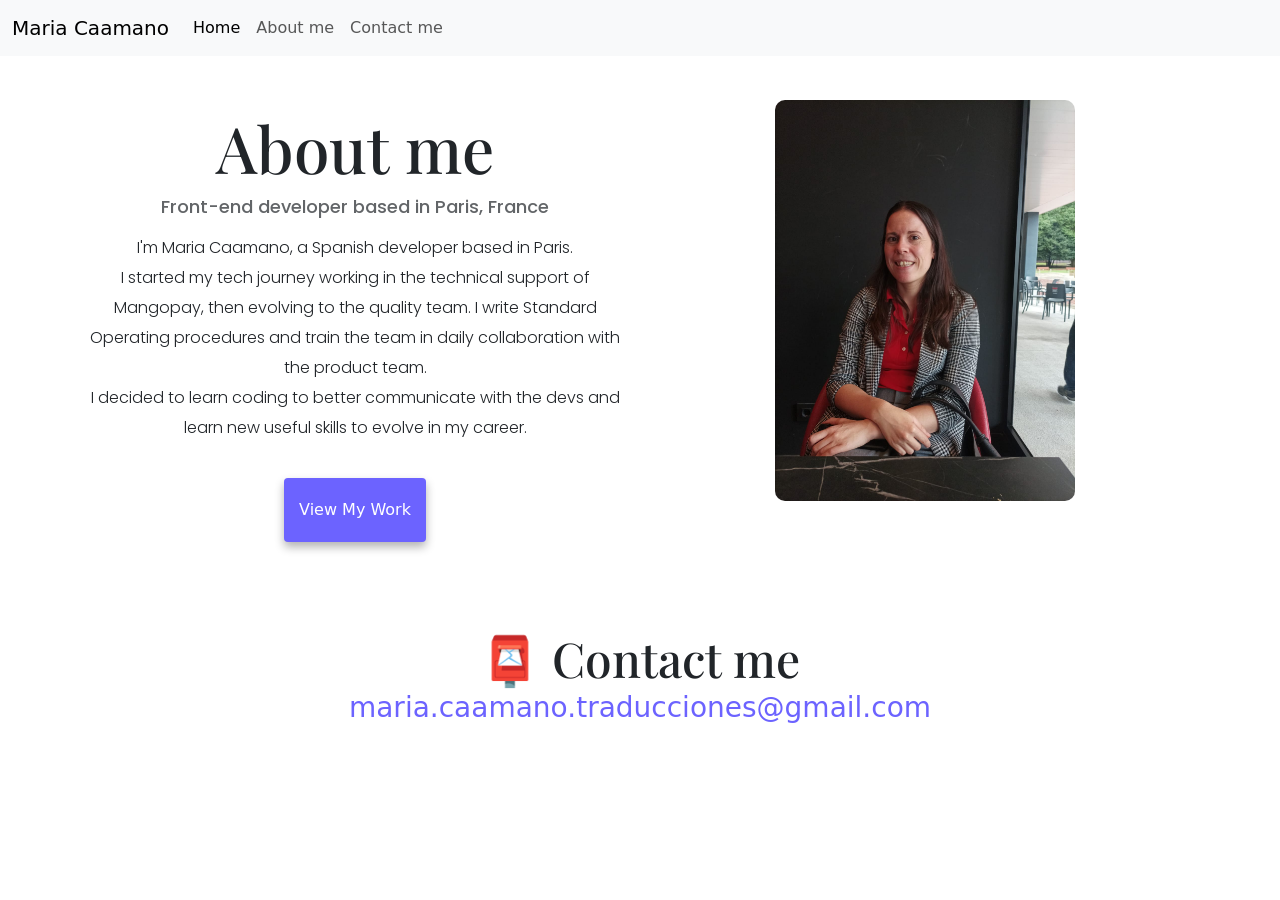
==== about.html @ 508adb18 "added about page with css and basic work page" ====
<!doctype html>
<html lang="en">
  <head>
    <meta charset="UTF-8" />
    <meta http-equiv="X-UA-Compatible" content="IE=edge" />
    <meta name="viewport" content="width=device-width, initial-scale=1.0" />
     <link rel="preconnect" href="https://fonts.googleapis.com">
<link rel="preconnect" href="https://fonts.gstatic.com" crossorigin>
<link href="https://fonts.googleapis.com/css2?family=Playfair+Display:ital,wght@0,700;1,700&family=<link rel="preconnect" href="https://fonts.googleapis.com">
<link rel="preconnect" href="https://fonts.gstatic.com" crossorigin>
<link href="https://fonts.googleapis.com/css2?family=Playfair+Display:ital,wght@0,700;1,700&family=Poppins:wght@300;500;700&display=swap" rel="stylesheet">
    <link
      href="https://cdn.jsdelivr.net/npm/bootstrap@5.3.8/dist/css/bootstrap.min.css"
      rel="stylesheet"
      integrity="sha384-sRIl4kxILFvY47J16cr9ZwB07vP4J8+LH7qKQnuqkuIAvNWLzeN8tE5YBujZqJLB"
      crossorigin="anonymous"
    />
    <link rel="stylesheet" href="style.css" />

    <title>About Maria Caamano - developer</title>
    <meta
      name="description"
      content="This website showcases projects I coded"
    />
  </head>
  <body>
    <nav class="navbar navbar-expand-lg bg-body-tertiary fixed-top">
      <div class="container-fluid">
        <a class="navbar-brand" href="index.html">Maria Caamano</a>
        <button
          class="navbar-toggler"
          type="button"
          data-bs-toggle="collapse"
          data-bs-target="#navbarNavAltMarkup"
          aria-controls="navbarNavAltMarkup"
          aria-expanded="false"
          aria-label="Toggle navigation"
        >
          <span class="navbar-toggler-icon"></span>
        </button>
        <div class="collapse navbar-collapse" id="navbarNavAltMarkup">
          <div class="navbar-nav">
            <a
              class="nav-link active"
              aria-current="page"
              href="index.html"
              title="homepage Maria Caamano"
              >Home</a
            >
            <a class="nav-link" href="about.html" title="about Maria Caamano"
              >About me</a
            >
            <a
              class="nav-link"
              href="about.html#contact"
              title="contact Maria Caamano"
              >Contact me</a
            >
          </div>
        </div>
      </div>
    </nav>
    <div class="about-section container">
        <div class="row">
            <div class="col-md-6">
            <h1 class="text-center">About me</h1>
            <h3 class="text-center">Front-end developer based in Paris, France</h3>
            <div class="text-center">
                <p class="bg-transparent">
                    I'm Maria Caamano, a Spanish developer based in Paris. 
                    <br/>
                     I started my tech journey working in the technical support of Mangopay, then evolving to the quality team. I write Standard Operating procedures and train the team in daily collaboration with the product team. 
                     <br/>
                     I decided to learn coding to better communicate with the devs and learn new useful skills to evolve in my career.
                </p>
            </div>
            <div class="navigation-links">
                <a href="work.html" class= "contact-link" title="work display">View my work</a>
            </div>
            </div>
            <div class="col-md-6">
            <img src="images/maria.jpg" alt="picture of Maria Caamano" class="img-fluid profile-photo">
            </div>
        </div>
    </div>
    
    <div id="contact" class="mt-5">
      <h2 class="text-center">📮 Contact me</h2>
      <a
        href="mailto:maria.caamano.traducciones@gmail.com"
        class="email-link"
        title="link to email"
      >
        maria.caamano.traducciones@gmail.com
      </a>
    </div>
  </body>
</html>
---- style.css ----
:root {
  --primary-color: #6c63ff;
  --secondary-color: #f5f2fe;
  --box-shadow: 0 5px 10px rgba(0, 0, 0, 0.3);
}

body {
  margin: 100px 0;
}

h1,
h2,
h3 {
  margin: 0;
}

h1 {
  font-family: "Playfair Display", serif;
  font-size: 96px;
  line-height: 1.5;
}

h2 {
  font-family: "Playfair Display", serif;
  font-size: 48px;
  padding-top: 20px;
}

h3 {
  font-family: "Playfair Display", serif;
  font-size: 24px;
  opacity: 0.7;
}

p {
  font-family: "Poppins", sans-serif;
  font-weight: 300;
  font-style: normal;
  background: none;
  text-align: center;
  padding: 20px;
  border-radius: 4px;
  font-size: 18px;
  line-height: 1.5;
}
.hero {
  background-color: #e8ecf5;
}

.navigation-links {
  display: flex;
  margin-top: 40px;
  justify-content: center;
}

.navigation-links a {
  margin: 20px;
  border-radius: 4px;
  padding: 20px 15px;
  text-decoration: none;
  text-transform: capitalize;
}

.contact-link {
  background: var(--primary-color);
  box-shadow: var(--box-shadow);
  color: white;
}

.about-link {
  color: var(--primary-color);
  border: 1px solid var(--primary-color);
}

.homepage-link {
  color: var(--primary-color);
  text-align: center;
  display: block;
}

.about-paragraphs {
  display: flex;
  margin: 30px 0;
}

.about-paragraphs p {
  margin: 10px;
}

.email-link {
  display: flex;
  justify-content: center;
  color: var(--primary-color);
  font-size: 28px;
  text-decoration: none;
}

.email-link:hover {
  text-decoration: underline;
}
@media (max-width: 768px) {
  .email-link {
    font-size: 16px;
    word-wrap: break-word;
  }
}
.primary-link {
  border-radius: 4px;
  padding: 20px 15px;
  text-decoration: none;
  text-transform: capitalize;
  background: var(--primary-color);
  box-shadow: var(--box-shadow);
  color: white;
}
.mb-3 {
  margin-bottom: 1rem !important;
}
.projects {
  text-align: left !important;
  font-family: "Poppins", sans-serif;
  font-weight: 300;
  font-style: normal;
  padding-left: 0;
  line-height: 30px;
}

.text-center {
  text-align: center !important;
}
.project-description {
  padding: 120px 60px;
}
@media (max-width: 960px) {
  h1 {
    font-size: 50px;
  }
  h2 {
    font-size: 30px;
  }
  .project-description {
    padding: 0;
    text-align: center !important;
  }
  .projects {
    text-align: center !important;
  }

  .mt-4 {
    text-align: center;
  }
}
.about-section h1 {
  font-size: 64px;
  line-height: 1.5;
}
.about-section h3 {
  font-size: 18px;
  font-family: "Poppins", sans-serif;
  margin-bottom: 10px !important;
}
.about-section p {
  font-family: "Poppins", sans-serif;
  font-size: 16px;
  line-height: 30px;
  padding: 5px 0;
  margin-bottom: 10px;
}
.about-section .navigation-links {
  margin-top: 0;
}
.profile-photo {
  max-width: 300px;
  display: block;
  margin: 0 auto;
  border-radius: 10px;
}
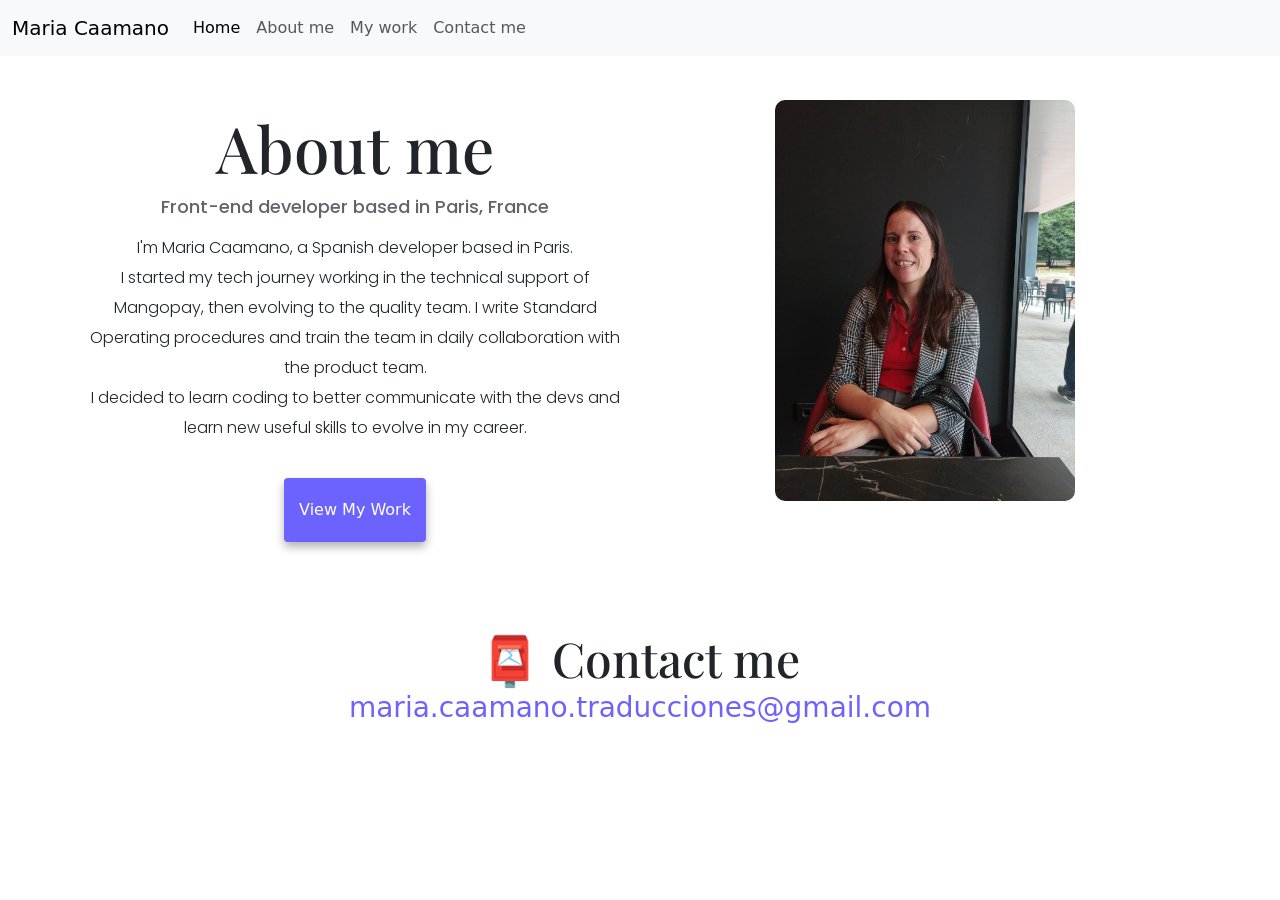
==== commit ae725ba4: "added content and css to my work page" ====
--- a/about.html
+++ b/about.html
@@ -24,7 +24,7 @@
     />
   </head>
   <body>
-    <nav class="navbar navbar-expand-lg bg-body-tertiary fixed-top">
+     <nav class="navbar navbar-expand-lg bg-body-tertiary fixed-top">
       <div class="container-fluid">
         <a class="navbar-brand" href="index.html">Maria Caamano</a>
         <button
@@ -40,22 +40,12 @@
         </button>
         <div class="collapse navbar-collapse" id="navbarNavAltMarkup">
           <div class="navbar-nav">
-            <a
-              class="nav-link active"
-              aria-current="page"
-              href="index.html"
-              title="homepage Maria Caamano"
+            <a class="nav-link active" aria-current="page" href="#" title="homepage Maria Caamano"
               >Home</a
             >
-            <a class="nav-link" href="about.html" title="about Maria Caamano"
-              >About me</a
-            >
-            <a
-              class="nav-link"
-              href="about.html#contact"
-              title="contact Maria Caamano"
-              >Contact me</a
-            >
+            <a class="nav-link" href="about.html" title="about Maria Caamano">About me</a>
+            <a class="nav-link" href="work.html" title="projects display">My work</a>
+            <a class="nav-link" href="about.html#contact" title="contact Maria Caamano">Contact me</a>
           </div>
         </div>
       </div>
--- a/style.css
+++ b/style.css
@@ -175,3 +175,36 @@
   margin: 0 auto;
   border-radius: 10px;
 }
+.content {
+  text-align: center;
+  padding: 0;
+}
+.content h3 {
+  font-size: 24px;
+  line-height: 1.5;
+  font-family: "Poppins", sans-serif;
+}
+.content p {
+  font-size: 14px;
+  padding: 5px 10px;
+  line-height: 1.4;
+  margin-top: 0;
+}
+.image-wrapper {
+  height: 250px;
+  overflow: hidden;
+  display: flex;
+  align-items: center;
+  justify-content: center;
+}
+
+.image-wrapper img {
+  width: 100%;
+  height: 100%;
+  object-fit: cover;
+  transition: transform 0.3s ease;
+}
+
+.image-wrapper img:hover {
+  transform: scale(1.05);
+}
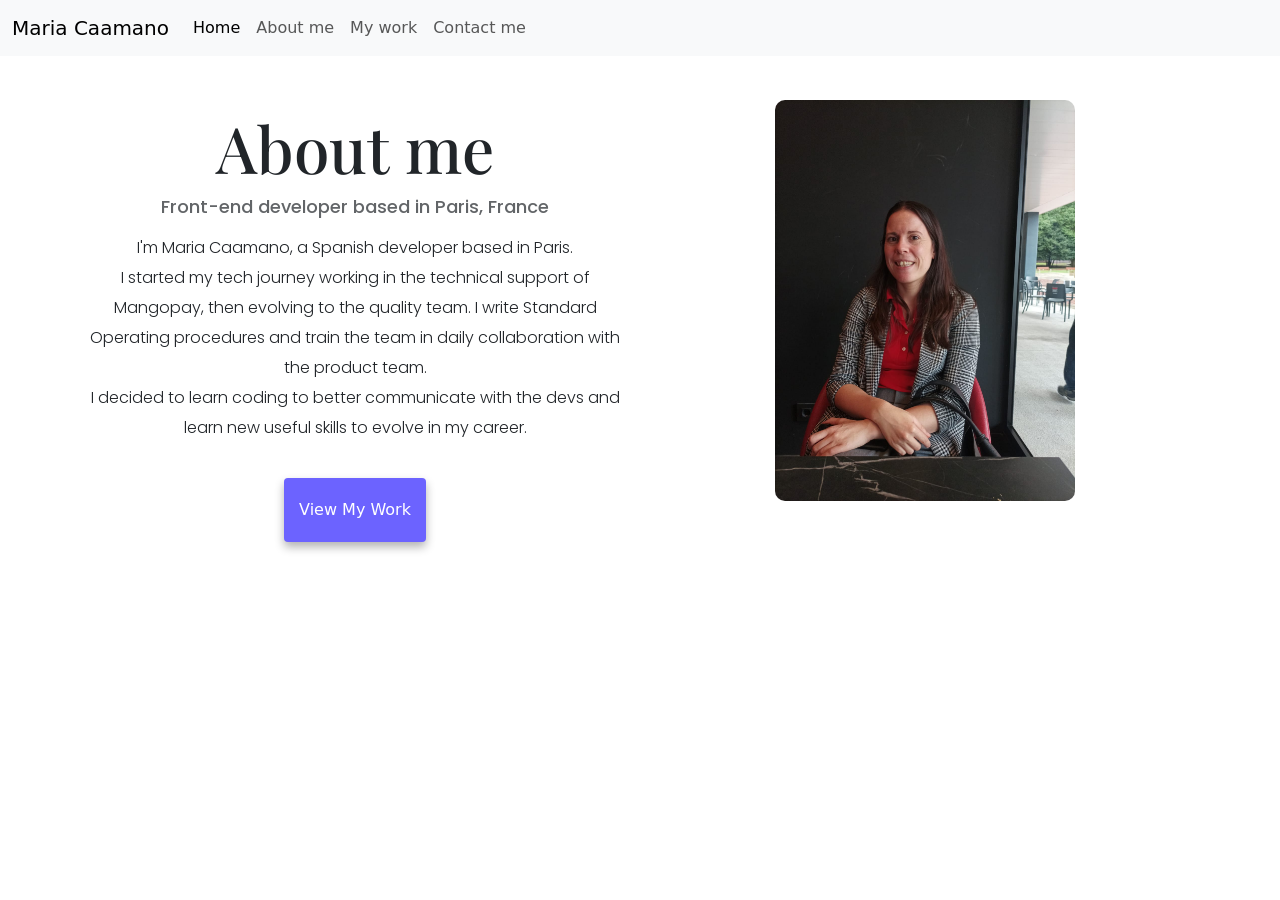
==== commit 693ff734: "created contact page and corrected links to contact" ====
--- a/about.html
+++ b/about.html
@@ -40,12 +40,12 @@
         </button>
         <div class="collapse navbar-collapse" id="navbarNavAltMarkup">
           <div class="navbar-nav">
-            <a class="nav-link active" aria-current="page" href="#" title="homepage Maria Caamano"
+            <a class="nav-link active" aria-current="page" href="index.html" title="homepage Maria Caamano"
               >Home</a
             >
             <a class="nav-link" href="about.html" title="about Maria Caamano">About me</a>
             <a class="nav-link" href="work.html" title="projects display">My work</a>
-            <a class="nav-link" href="about.html#contact" title="contact Maria Caamano">Contact me</a>
+            <a class="nav-link" href="contact.html" title="contact Maria Caamano">Contact me</a>
           </div>
         </div>
       </div>
@@ -74,15 +74,6 @@
         </div>
     </div>
     
-    <div id="contact" class="mt-5">
-      <h2 class="text-center">📮 Contact me</h2>
-      <a
-        href="mailto:maria.caamano.traducciones@gmail.com"
-        class="email-link"
-        title="link to email"
-      >
-        maria.caamano.traducciones@gmail.com
-      </a>
-    </div>
+    
   </body>
 </html>
--- a/style.css
+++ b/style.css
@@ -91,7 +91,7 @@
   display: flex;
   justify-content: center;
   color: var(--primary-color);
-  font-size: 28px;
+  font-size: 14px;
   text-decoration: none;
 }
 
@@ -208,3 +208,21 @@
 .image-wrapper img:hover {
   transform: scale(1.05);
 }
+.contact {
+  margin: 30px;
+}
+.contact h1 {
+  font-size: 64px;
+  line-height: 80px;
+}
+.contact h3 {
+  margin-top: 10px;
+  font-size: 24px;
+  line-height: 1.5;
+  font-weight: bold;
+  opacity: 1;
+}
+.contact p {
+  padding: 0;
+  margin-bottom: 10px;
+}
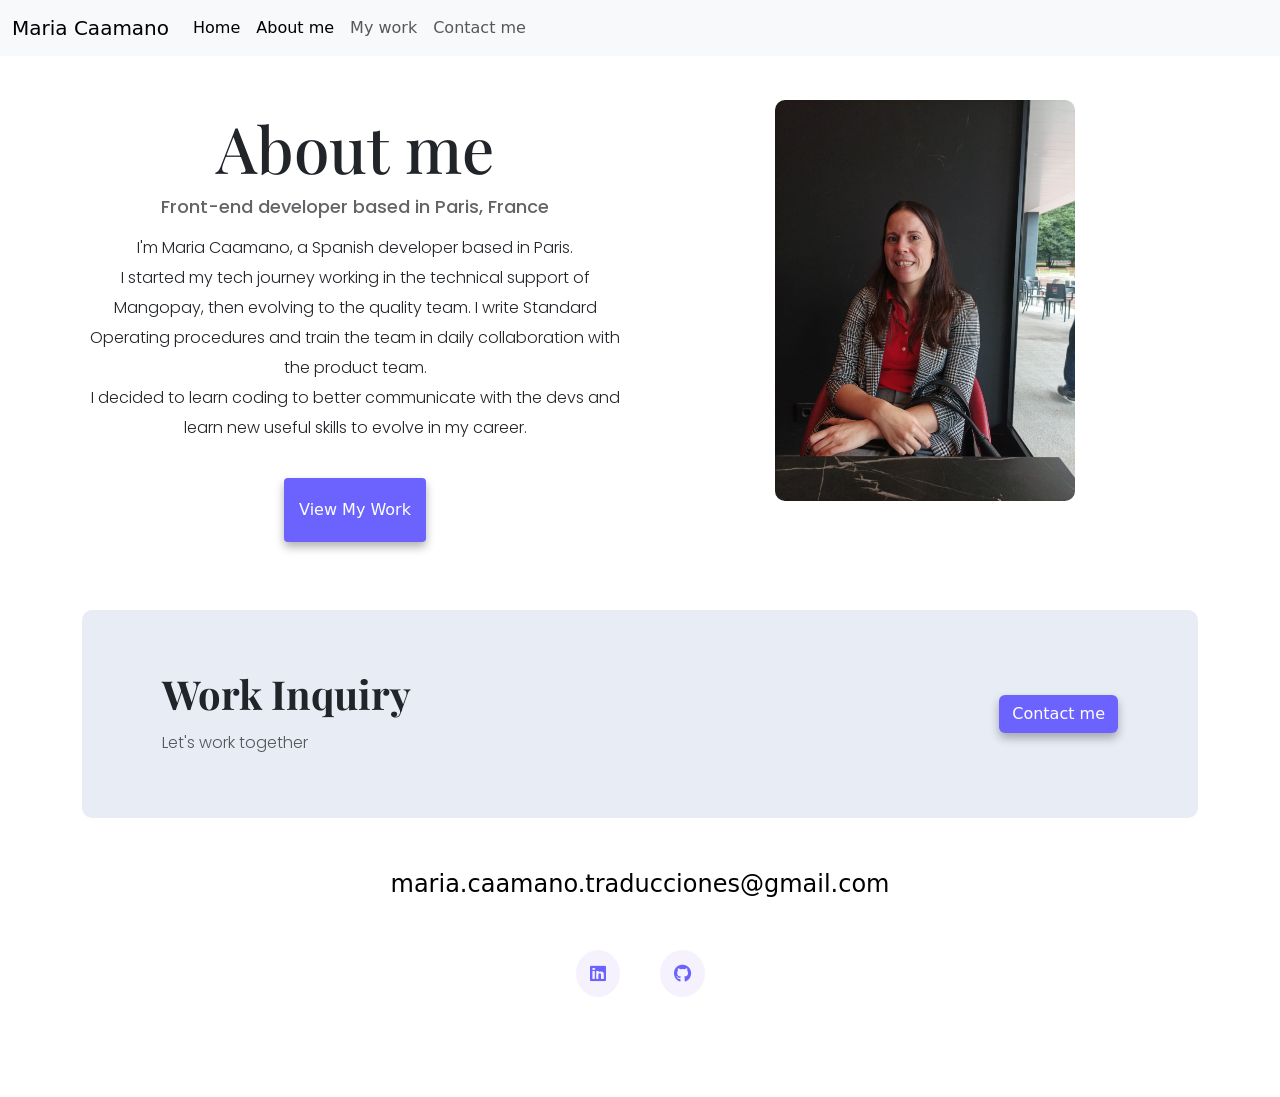
==== commit c9d10c61: "added styled footer to all pages" ====
--- a/about.html
+++ b/about.html
@@ -15,6 +15,7 @@
       integrity="sha384-sRIl4kxILFvY47J16cr9ZwB07vP4J8+LH7qKQnuqkuIAvNWLzeN8tE5YBujZqJLB"
       crossorigin="anonymous"
     />
+    <link rel="stylesheet" href="https://cdnjs.cloudflare.com/ajax/libs/font-awesome/6.5.1/css/all.min.css">
     <link rel="stylesheet" href="style.css" />
 
     <title>About Maria Caamano - developer</title>
@@ -43,7 +44,7 @@
             <a class="nav-link active" aria-current="page" href="index.html" title="homepage Maria Caamano"
               >Home</a
             >
-            <a class="nav-link" href="about.html" title="about Maria Caamano">About me</a>
+            <a class="nav-link active" href="about.html" title="about Maria Caamano">About me</a>
             <a class="nav-link" href="work.html" title="projects display">My work</a>
             <a class="nav-link" href="contact.html" title="contact Maria Caamano">Contact me</a>
           </div>
@@ -72,6 +73,28 @@
             <img src="images/maria.jpg" alt="picture of Maria Caamano" class="img-fluid profile-photo">
             </div>
         </div>
+        <footer class="mt-5">
+        <div class="contact-box d-flex justify-content-between mb-5 align-items-center">
+            <div>
+                <h4>Work Inquiry</h4>
+                <p class="text-muted mb-0">Let's work together</p>
+            </div>
+            <div>
+                <a href="contact.html" class="btn contact-link" title="Contact Maria">Contact me</a>
+            </div>
+        </div>
+
+        <div class="d-flex justify-content-center mb-5">
+            <a href="mailto:maria.caamano.traducciones@gmail.com" title="Email Maria" class="email-footer text-center">
+                maria.caamano.traducciones@gmail.com
+            </a>
+        </div>
+
+        <div class="social-links d-flex justify-content-center">
+            <a href="https://www.linkedin.com/in/maria-caamaño-gonzález-720b8368" title="LinkedIn" target="_blank"><i class="fa-brands fa-linkedin"></i></a>
+            <a href="https://github.com/mariacaamanotraducciones-wq" title="GitHub" target="_blank"><i class="fa-brands fa-github"></i></a>
+        </div>
+    </footer>
     </div>
     
     
--- a/style.css
+++ b/style.css
@@ -43,6 +43,67 @@
   font-size: 18px;
   line-height: 1.5;
 }
+footer {
+  margin-top: 120px;
+  margin-bottom: 60px;
+}
+footer .email-footer {
+  text-decoration: none;
+  color: black;
+  font-size: 24px;
+}
+footer .email-footer:hover {
+  color: var(--primary-color);
+}
+@media (max-width: 768px) {
+  footer .email-footer {
+    font-size: 18px;
+    word-wrap: break-word;
+  }
+}
+footer .social-links a {
+  margin: 0 20px;
+  color: var(--primary-color);
+  background: var(--secondary-color);
+  padding: 10px 14px;
+  border-radius: 50%;
+  font-size: 18px;
+  transition: all 100ms ease-in-out;
+}
+footer .social-links a:hover {
+  color: white;
+  background: var(--primary-color);
+}
+footer .contact-box {
+  background-color: #e8ecf5;
+  padding: 60px 80px;
+  border-radius: 10px;
+}
+footer .contact-box p {
+  text-align: left;
+  padding: 0;
+  margin: 0;
+  font-size: 16px;
+}
+
+footer .contact-box h4 {
+  font-family: "Playfair Display", serif;
+  font-size: 40px;
+  font-weight: bold;
+  margin-bottom: 10px;
+}
+@media (max-width: 768px) {
+  footer .contact-box {
+    flex-direction: column;
+    text-align: center;
+    padding: 40px 20px;
+  }
+
+  footer .contact-box p {
+    text-align: center;
+    margin-bottom: 30px;
+  }
+}
 .hero {
   background-color: #e8ecf5;
 }
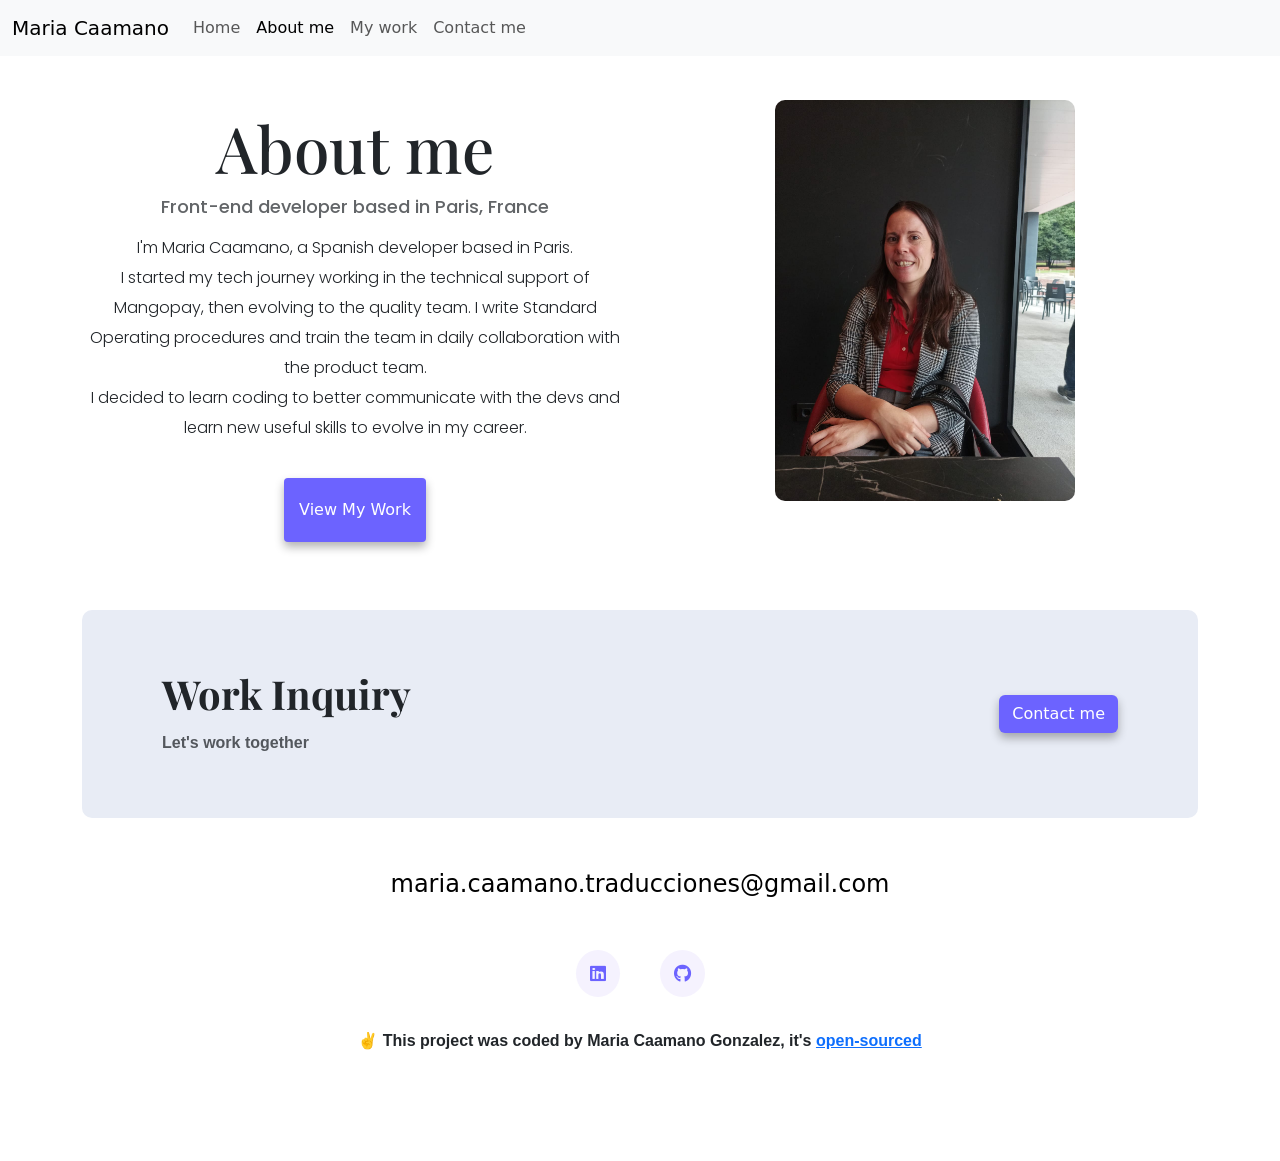
==== commit c09f994a: "added footer to all pages and final touches + meta description" ====
--- a/about.html
+++ b/about.html
@@ -17,7 +17,7 @@
     />
     <link rel="stylesheet" href="https://cdnjs.cloudflare.com/ajax/libs/font-awesome/6.5.1/css/all.min.css">
     <link rel="stylesheet" href="style.css" />
-
+<meta name="description" content="Maria Caamano is a junior developer based in Paris, France. Currently working for a payments API.">
     <title>About Maria Caamano - developer</title>
     <meta
       name="description"
@@ -41,7 +41,7 @@
         </button>
         <div class="collapse navbar-collapse" id="navbarNavAltMarkup">
           <div class="navbar-nav">
-            <a class="nav-link active" aria-current="page" href="index.html" title="homepage Maria Caamano"
+            <a class="nav-link" aria-current="page" href="index.html" title="homepage Maria Caamano"
               >Home</a
             >
             <a class="nav-link active" href="about.html" title="about Maria Caamano">About me</a>
@@ -94,6 +94,7 @@
             <a href="https://www.linkedin.com/in/maria-caamaño-gonzález-720b8368" title="LinkedIn" target="_blank"><i class="fa-brands fa-linkedin"></i></a>
             <a href="https://github.com/mariacaamanotraducciones-wq" title="GitHub" target="_blank"><i class="fa-brands fa-github"></i></a>
         </div>
+        <p class="text-center mt-4">✌️ This project was coded by Maria Caamano Gonzalez, it's <a href="https://github.com/mariacaamanotraducciones-wq/my-portfolio" target="_blank" title="link to code in github">open-sourced</a></p>
     </footer>
     </div>
     
--- a/style.css
+++ b/style.css
@@ -47,6 +47,10 @@
   margin-top: 120px;
   margin-bottom: 60px;
 }
+footer p {
+  font-size: 14px;
+  font-weight: bold;
+}
 footer .email-footer {
   text-decoration: none;
   color: black;
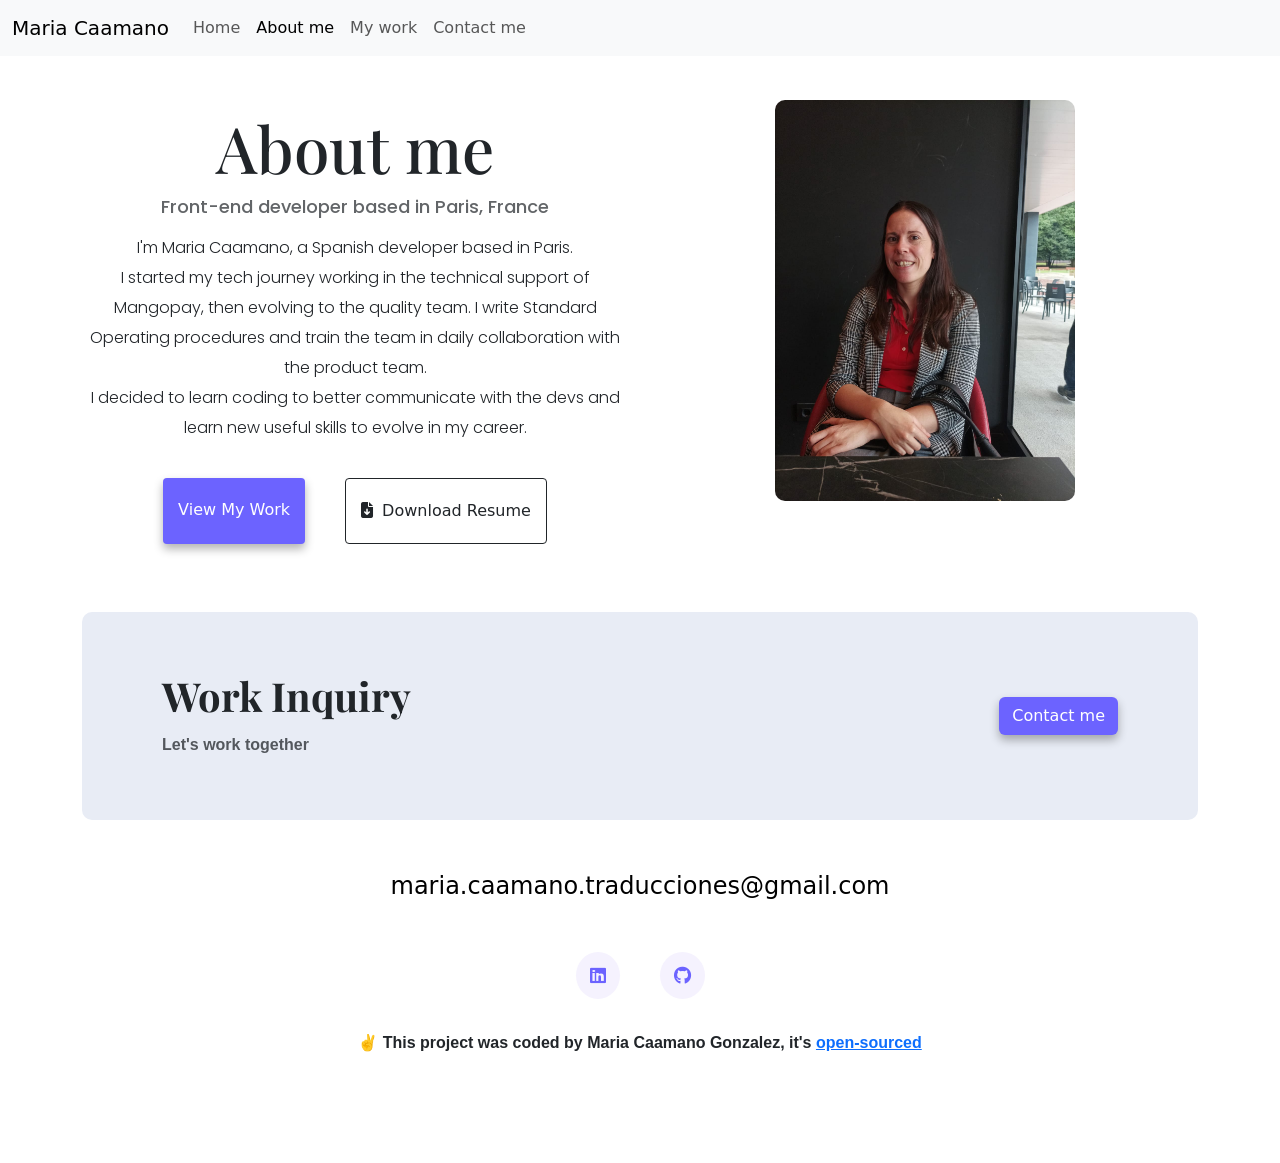
==== commit b02b2148: "added download resume" ====
--- a/about.html
+++ b/about.html
@@ -67,6 +67,9 @@
             </div>
             <div class="navigation-links">
                 <a href="work.html" class= "contact-link" title="work display">View my work</a>
+                <a href="maria_caamano_resume.pdf" download="Maria_Caamano_Resume.pdf" class="btn btn-outline-dark" title="Download Maria's Resume">
+        <i class="fa-solid fa-file-arrow-down me-1"></i> Download Resume
+    </a>
             </div>
             </div>
             <div class="col-md-6">
@@ -91,7 +94,7 @@
         </div>
 
         <div class="social-links d-flex justify-content-center">
-            <a href="https://www.linkedin.com/in/maria-caamaño-gonzález-720b8368" title="LinkedIn" target="_blank"><i class="fa-brands fa-linkedin"></i></a>
+            <a href="https://www.linkedin.com/in/maria-caama%C3%B1o-gonz%C3%A1lez-720b8368" title="LinkedIn" target="_blank"><i class="fa-brands fa-linkedin"></i></a>
             <a href="https://github.com/mariacaamanotraducciones-wq" title="GitHub" target="_blank"><i class="fa-brands fa-github"></i></a>
         </div>
         <p class="text-center mt-4">✌️ This project was coded by Maria Caamano Gonzalez, it's <a href="https://github.com/mariacaamanotraducciones-wq/my-portfolio" target="_blank" title="link to code in github">open-sourced</a></p>
